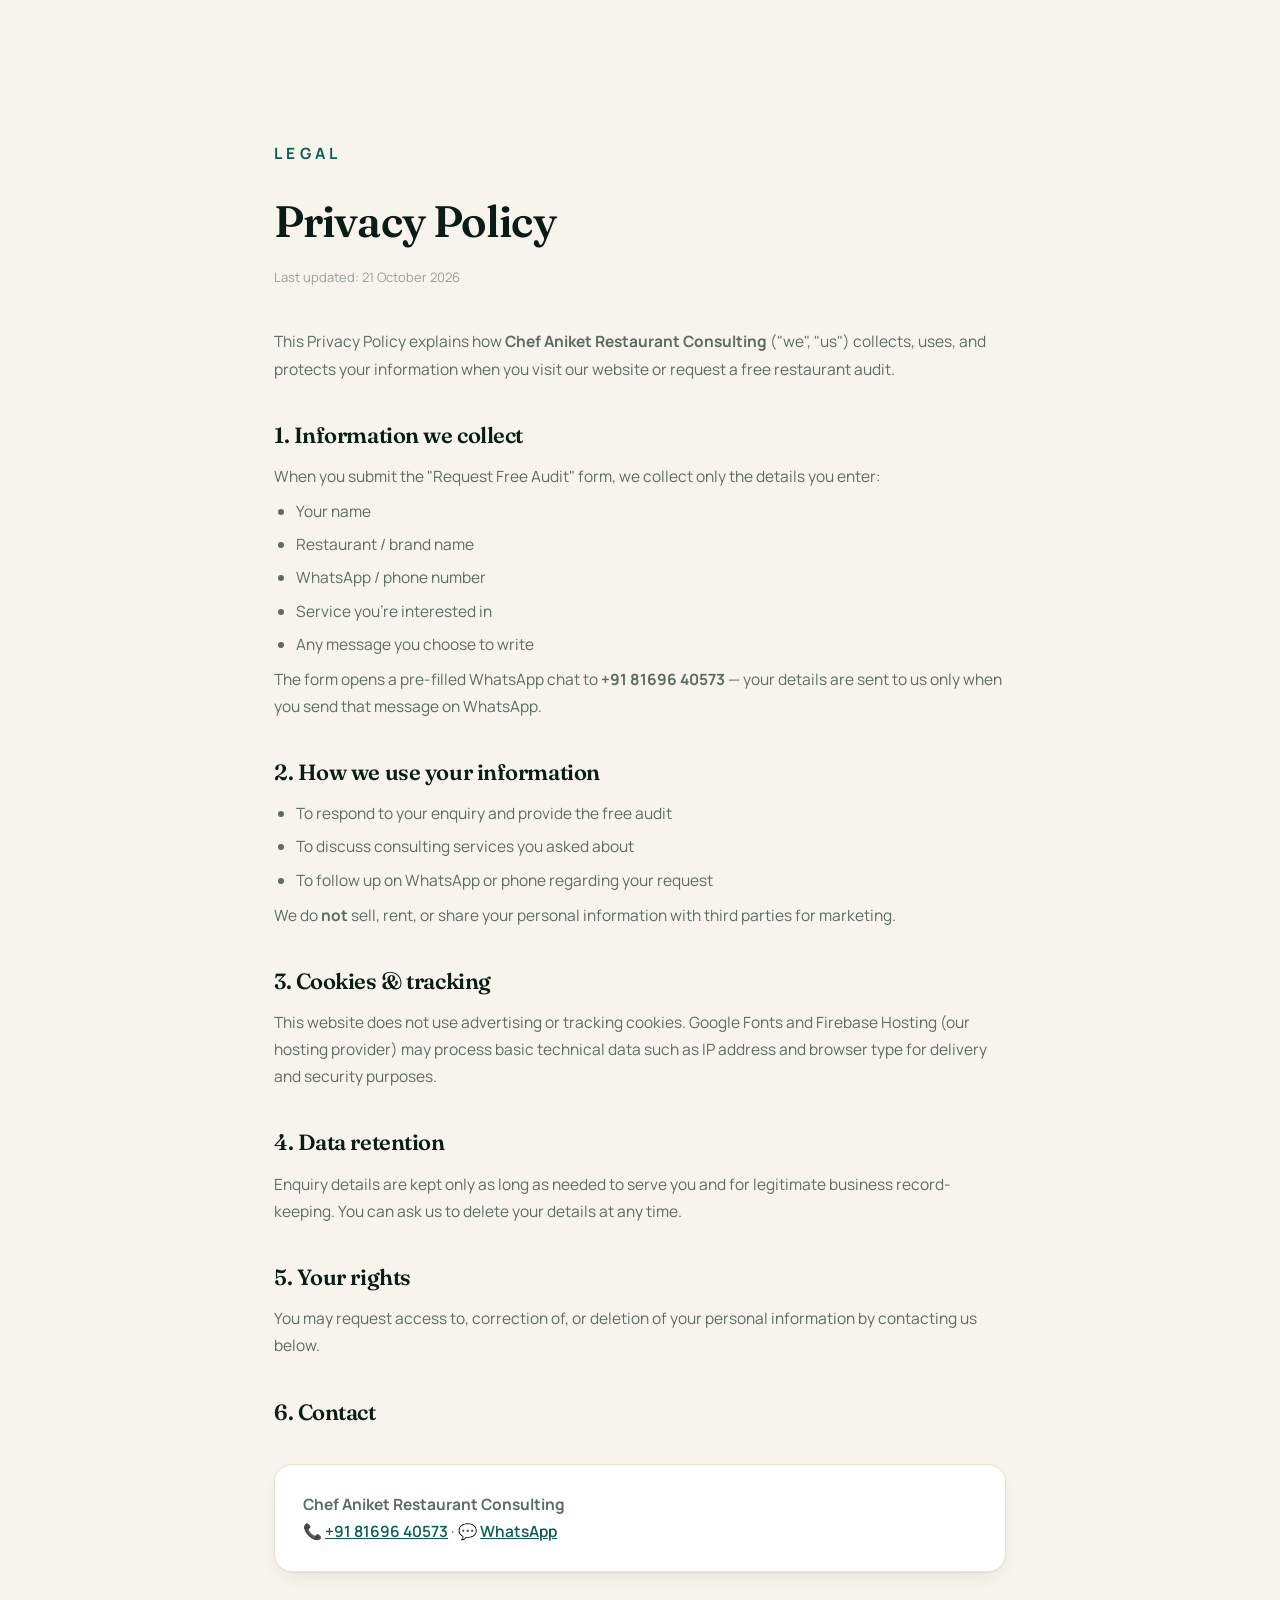
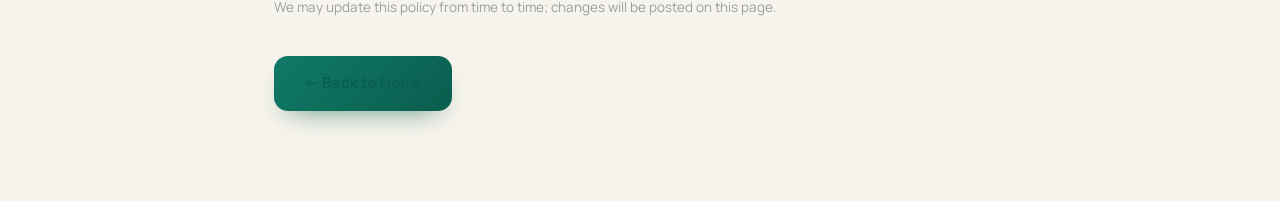
==== privacy.html @ 14bf43a2 "Polish: floating WhatsApp CTA, custom 404, privacy policy, form popup fallback, a11y labels, noscrip" ====
<!DOCTYPE html>
<html lang="en">
<head>
  <meta charset="UTF-8">
  <meta name="viewport" content="width=device-width, initial-scale=1.0">
  <meta name="description" content="Privacy Policy for Chef Aniket Restaurant Consulting — how we collect and handle your information.">
  <meta name="robots" content="noindex">
  <title>Privacy Policy | Chef Aniket Restaurant Consulting</title>
  <link rel="icon" type="image/svg+xml" href="assets/favicon.svg">
  <link rel="preconnect" href="https://fonts.googleapis.com">
  <link rel="preconnect" href="https://fonts.gstatic.com" crossorigin>
  <link href="https://fonts.googleapis.com/css2?family=Fraunces:opsz,wght@9..144,500;9..144,600;9..144,700&family=Manrope:wght@400;500;600;700;800&display=swap" rel="stylesheet">
  <link rel="stylesheet" href="style.css">
  <style>
    .pp { max-width: 780px; margin: 0 auto; padding: 140px 24px 90px; }
    .pp .eyebrow { color: var(--primary); }
    .pp h1 { font-size: clamp(30px, 4.5vw, 44px); color: var(--ink); margin-bottom: 8px; }
    .pp .updated { font-size: 13px; color: var(--text-muted); margin-bottom: 40px; }
    .pp h2 { font-size: 22px; color: var(--ink); margin: 34px 0 10px; }
    .pp p, .pp li { font-size: 15.5px; color: var(--text-light); line-height: 1.75; }
    .pp ul { padding-left: 22px; margin: 8px 0; }
    .pp li { margin-bottom: 6px; }
    .pp a { color: var(--primary); font-weight: 600; }
    .pp .card { background: var(--white); border: 1px solid var(--border-light); border-radius: var(--radius);
                padding: 26px 28px; margin-top: 34px; box-shadow: var(--shadow-sm); }
    .pp .back { display: inline-block; margin-top: 36px; }
  </style>
</head>
<body>
  <main class="pp">
    <p class="eyebrow">LEGAL</p>
    <h1>Privacy Policy</h1>
    <p class="updated">Last updated: 21 October 2026</p>

    <p>This Privacy Policy explains how <b>Chef Aniket Restaurant Consulting</b> ("we", "us") collects, uses, and protects your information when you visit our website or request a free restaurant audit.</p>

    <h2>1. Information we collect</h2>
    <p>When you submit the "Request Free Audit" form, we collect only the details you enter:</p>
    <ul>
      <li>Your name</li>
      <li>Restaurant / brand name</li>
      <li>WhatsApp / phone number</li>
      <li>Service you're interested in</li>
      <li>Any message you choose to write</li>
    </ul>
    <p>The form opens a pre-filled WhatsApp chat to <b>+91 81696 40573</b> — your details are sent to us only when you send that message on WhatsApp.</p>

    <h2>2. How we use your information</h2>
    <ul>
      <li>To respond to your enquiry and provide the free audit</li>
      <li>To discuss consulting services you asked about</li>
      <li>To follow up on WhatsApp or phone regarding your request</li>
    </ul>
    <p>We do <b>not</b> sell, rent, or share your personal information with third parties for marketing.</p>

    <h2>3. Cookies &amp; tracking</h2>
    <p>This website does not use advertising or tracking cookies. Google Fonts and Firebase Hosting (our hosting provider) may process basic technical data such as IP address and browser type for delivery and security purposes.</p>

    <h2>4. Data retention</h2>
    <p>Enquiry details are kept only as long as needed to serve you and for legitimate business record-keeping. You can ask us to delete your details at any time.</p>

    <h2>5. Your rights</h2>
    <p>You may request access to, correction of, or deletion of your personal information by contacting us below.</p>

    <h2>6. Contact</h2>
    <div class="card">
      <p><b>Chef Aniket Restaurant Consulting</b><br>
      📞 <a href="tel:+918169640573">+91 81696 40573</a> ·
      💬 <a href="https://wa.me/message/EERF7WP64EI6A1" target="_blank" rel="noopener">WhatsApp</a></p>
    </div>

    <p style="margin-top:24px;font-size:13.5px;color:var(--text-muted)">We may update this policy from time to time; changes will be posted on this page.</p>

    <a class="btn back" href="/">← Back to Home</a>
  </main>
</body>
</html>
---- style.css ----
/* ============================================
   CHEF ANIKET — RESTAURANT CONSULTING
   "Modern Luxe" Theme v2
   Palette: Deep Emerald + Champagne on Ink
   Type:    Fraunces (display) + Manrope (body)
   ============================================ */

:root {
  /* Brand — Emerald */
  --primary: #0B5D4E;
  --primary-dark: #07453A;
  --primary-light: #0F7A66;
  --primary-50: #EAF3F0;

  /* Accent — Champagne */
  --accent: #D8B26A;
  --accent-light: #E9D2A2;
  --accent-dark: #B8934E;

  /* Dark surfaces — Green-black Ink */
  --ink: #0C1B16;
  --ink-2: #12261F;
  --ink-3: #1A332B;

  /* Light surfaces — Warm Ivory */
  --paper: #F7F4ED;
  --paper-2: #F1ECE1;
  --white: #ffffff;

  /* Text */
  --text: #1B241F;
  --text-light: #5E6B64;
  --text-muted: #97A19B;

  /* Utility */
  --green: #0B5D4E;
  --green-dark: #07453A;
  --border-light: #E7E2D6;
  --border-dark: rgba(255,255,255,.10);

  /* Shape */
  --radius: 18px;
  --radius-sm: 12px;
  --radius-lg: 28px;

  /* Elevation — green-tinted shadows */
  --shadow-sm: 0 1px 2px rgba(12,27,22,.05), 0 8px 24px -10px rgba(12,27,22,.12);
  --shadow-md: 0 2px 4px rgba(12,27,22,.06), 0 24px 48px -20px rgba(12,27,22,.22);
  --shadow-lg: 0 4px 8px rgba(12,27,22,.08), 0 56px 96px -48px rgba(12,27,22,.4);
  --shadow-emerald: 0 16px 36px -14px rgba(11,93,78,.5);
  --shadow-champagne: 0 16px 36px -14px rgba(216,178,106,.55);

  /* Typography */
  --font-display: 'Fraunces', 'Playfair Display', Georgia, serif;
  --font-body: 'Manrope', -apple-system, BlinkMacSystemFont, 'Segoe UI', sans-serif;

  --transition: .3s cubic-bezier(.4,0,.2,1);
}

*, *::before, *::after { box-sizing: border-box; margin: 0; padding: 0; }
html { scroll-behavior: smooth; scroll-padding-top: 92px; }
body {
  font-family: var(--font-body);
  background: var(--paper);
  color: var(--text);
  line-height: 1.65;
  -webkit-font-smoothing: antialiased;
  text-rendering: optimizeLegibility;
  overflow-x: hidden;
}
h1, h2, h3 { text-wrap: balance; font-family: var(--font-display); font-weight: 600; letter-spacing: -.02em; }
img { max-width: 100%; display: block; }
a { color: inherit; }
::selection { background: var(--accent); color: var(--ink); }

::-webkit-scrollbar { width: 10px; }
::-webkit-scrollbar-track { background: var(--paper-2); }
::-webkit-scrollbar-thumb { background: #C9C2B2; border-radius: 8px; border: 2px solid var(--paper-2); }
::-webkit-scrollbar-thumb:hover { background: var(--accent-dark); }

.section-container { max-width: 1200px; margin: 0 auto; padding: 0 24px; }
.gold { color: var(--accent); }

.reveal { opacity: 0; transform: translateY(28px); transition: opacity .7s ease, transform .7s ease; }
.reveal.visible { opacity: 1; transform: translateY(0); }

/* ============================================
   HEADER — transparent over hero, ivory glass on scroll
   ============================================ */
.site-header {
  position: fixed; top: 0; left: 0; right: 0; z-index: 100;
  background: transparent;
  backdrop-filter: blur(0);
  -webkit-backdrop-filter: blur(0);
  border-bottom: 1px solid transparent;
  transition: var(--transition);
}
.site-header.scrolled {
  background: rgba(255,255,255,.85);
  backdrop-filter: blur(16px) saturate(1.4);
  -webkit-backdrop-filter: blur(16px) saturate(1.4);
  border-bottom-color: var(--border-light);
  box-shadow: 0 10px 30px -18px rgba(12,27,22,.25);
}
.header-inner { max-width: 1200px; margin: 0 auto; padding: 0 24px; height: 78px; display: flex; align-items: center; gap: 32px; }
.brand { text-decoration: none; display: flex; flex-direction: column; line-height: 1; flex-shrink: 0; }
.brand-name { font-family: var(--font-display); font-weight: 700; font-size: 24px; letter-spacing: .02em; color: var(--white); transition: var(--transition); }
.brand-name em { font-style: normal; color: var(--accent); }
.brand-tag { font-size: 8px; letter-spacing: 3.2px; color: rgba(255,255,255,.45); margin-top: 6px; font-weight: 600; text-transform: uppercase; transition: var(--transition); }
.site-header.scrolled .brand-name { color: var(--ink); }
.site-header.scrolled .brand-tag { color: rgba(12,27,22,.45); }

.main-nav { display: flex; gap: 32px; margin-left: auto; }
.main-nav a {
  color: rgba(255,255,255,.72); text-decoration: none; font-size: 14px; font-weight: 600;
  letter-spacing: .01em; transition: var(--transition); position: relative; padding: 4px 0;
}
.main-nav a::after {
  content: ''; position: absolute; bottom: -2px; left: 0; width: 0; height: 2px;
  background: var(--accent); border-radius: 2px; transition: var(--transition);
}
.main-nav a:hover { color: var(--white); }
.main-nav a:hover::after, .main-nav a.active::after { width: 100%; }
.site-header.scrolled .main-nav a { color: rgba(12,27,22,.66); }
.site-header.scrolled .main-nav a:hover,
.site-header.scrolled .main-nav a.active { color: var(--primary); }
.site-header.scrolled .main-nav a::after { background: var(--primary); }

.header-actions { display: flex; align-items: center; gap: 16px; flex-shrink: 0; }
.nav-toggle { display: none; flex-direction: column; gap: 5px; background: none; border: 0; cursor: pointer; padding: 8px; }
.nav-toggle span { display: block; width: 24px; height: 2px; background: var(--white); border-radius: 2px; transition: var(--transition); }
.site-header.scrolled .nav-toggle span { background: var(--ink); }
.nav-toggle.active span:nth-child(1) { transform: translateY(7px) rotate(45deg); }
.nav-toggle.active span:nth-child(2) { opacity: 0; }
.nav-toggle.active span:nth-child(3) { transform: translateY(-7px) rotate(-45deg); }

/* ============================================
   BUTTONS — Emerald CTA, Champagne hover
   ============================================ */
.btn {
  display: inline-block;
  background: linear-gradient(135deg, var(--primary-light), var(--primary));
  color: var(--white);
  padding: 15px 30px; border-radius: 14px;
  text-decoration: none; font-weight: 700; font-size: 15px; letter-spacing: .01em;
  border: 0; cursor: pointer; white-space: nowrap;
  box-shadow: 0 12px 28px -14px rgba(11,93,78,.7);
  transition: var(--transition);
}
.btn:hover {
  background: linear-gradient(135deg, var(--accent-light), var(--accent));
  color: var(--ink);
  transform: translateY(-2px);
  box-shadow: var(--shadow-champagne);
}
.btn:active { transform: translateY(0); }
.btn-sm { padding: 11px 20px; font-size: 13px; border-radius: 12px; }
.btn.ghost {
  background: rgba(255,255,255,.04);
  color: var(--white);
  border: 1.5px solid rgba(255,255,255,.32);
  box-shadow: none;
  backdrop-filter: blur(6px);
  -webkit-backdrop-filter: blur(6px);
}
.btn.ghost:hover {
  background: rgba(216,178,106,.12);
  border-color: var(--accent);
  color: var(--accent);
  box-shadow: none;
}
.btn-full { width: 100%; }

/* ============================================
   EYEBROW
   ============================================ */
.eyebrow {
  letter-spacing: .28em; color: var(--accent);
  font-size: 11px; font-weight: 700; text-transform: uppercase;
  margin-bottom: 18px; font-family: var(--font-body);
}
.eyebrow.dark { color: var(--primary); }

/* ============================================
   HERO — Ink stage with emerald & champagne glow
   ============================================ */
.hero {
  position: relative; min-height: 100vh; display: flex; align-items: center;
  overflow: hidden; padding: 130px 0 90px;
  background: linear-gradient(165deg, var(--ink) 0%, #0A1712 55%, #0E241C 100%);
}
.hero-bg {
  position: absolute; inset: 0;
  background:
    radial-gradient(ellipse 55% 45% at 85% 15%, rgba(15,122,102,.28) 0%, transparent 60%),
    radial-gradient(ellipse 45% 40% at 8% 90%, rgba(216,178,106,.12) 0%, transparent 55%);
  z-index: 0;
}
.hero-inner {
  position: relative; z-index: 1; max-width: 1200px; margin: 0 auto; padding: 0 24px;
  display: grid; grid-template-columns: 1.1fr .9fr; align-items: center; gap: 60px; width: 100%;
}
.hero-copy h1 {
  font-size: clamp(40px, 5.6vw, 66px);
  line-height: 1.04; font-weight: 600; margin: 0 0 22px; color: var(--white);
}
.hero-sub { font-size: 18px; line-height: 1.75; color: rgba(255,255,255,.62); max-width: 560px; margin-bottom: 34px; font-weight: 400; }

/* Hero Stats */
.hero-stats { display: flex; gap: 12px; margin-bottom: 38px; flex-wrap: wrap; }
.stat-badge {
  display: flex; align-items: center; gap: 8px;
  border: 1px solid rgba(255,255,255,.13); border-radius: 50px;
  padding: 9px 17px; font-size: 11.5px; color: rgba(255,255,255,.72);
  font-weight: 600; letter-spacing: .02em; transition: var(--transition);
  background: rgba(255,255,255,.04);
  backdrop-filter: blur(8px);
  -webkit-backdrop-filter: blur(8px);
}
.stat-badge:hover { border-color: rgba(216,178,106,.6); color: var(--accent); background: rgba(216,178,106,.07); }
.stat-icon { font-size: 16px; }

.actions { display: flex; gap: 14px; flex-wrap: wrap; }

/* Hero Photo */
.hero-photo { display: flex; justify-content: center; position: relative; }
.photo-frame {
  position: relative; width: 100%; max-width: 440px; height: 540px;
  border-radius: var(--radius-lg); overflow: hidden;
  background: var(--ink-2);
  box-shadow: var(--shadow-lg), 0 0 0 1px rgba(216,178,106,.28), 0 0 0 8px rgba(255,255,255,.03);
}
.photo-frame img { width: 100%; height: 100%; object-fit: cover; object-position: center 15%; transition: transform .8s ease; }
.photo-frame:hover img { transform: scale(1.04); }
.photo-frame.no-img { display: flex; align-items: center; justify-content: center; background: linear-gradient(135deg, var(--ink-3), var(--ink-2)); }
.photo-frame.no-img::after { content: '👨‍🍳'; font-size: 80px; opacity: .3; }
.photo-card {
  position: absolute; left: 20px; bottom: 20px; right: 20px;
  background: rgba(12,27,22,.78); backdrop-filter: blur(14px);
  -webkit-backdrop-filter: blur(14px);
  padding: 16px 22px; border-left: 3px solid var(--accent);
  border-radius: var(--radius-sm);
  border-top: 1px solid rgba(255,255,255,.08);
  border-right: 1px solid rgba(255,255,255,.08);
  border-bottom: 1px solid rgba(255,255,255,.08);
}
.photo-card b { font-size: 16px; display: block; color: var(--white); font-family: var(--font-display); }
.photo-card span { color: rgba(255,255,255,.58); font-size: 12px; display: block; margin-top: 3px; letter-spacing: .04em; }

/* Hero Experience Badge */
.hero-experience {
  position: absolute; top: 30px; right: -20px;
  background: rgba(12,27,22,.82); backdrop-filter: blur(14px);
  -webkit-backdrop-filter: blur(14px);
  border: 1px solid rgba(216,178,106,.45);
  color: var(--white); padding: 20px 26px; border-radius: var(--radius);
  text-align: center; box-shadow: var(--shadow-lg);
}
.exp-number { font-family: var(--font-display); font-size: 38px; font-weight: 700; line-height: 1; color: var(--accent); }
.exp-text { font-size: 11px; font-weight: 600; margin-top: 6px; line-height: 1.45; color: rgba(255,255,255,.72); letter-spacing: .04em; text-transform: uppercase; }

/* Scroll Indicator */
.scroll-indicator { position: absolute; bottom: 30px; left: 50%; transform: translateX(-50%); display: flex; flex-direction: column; align-items: center; gap: 8px; z-index: 1; }
.scroll-indicator span { font-size: 10px; letter-spacing: .3em; text-transform: uppercase; color: rgba(255,255,255,.38); }
.scroll-line { width: 1px; height: 44px; background: linear-gradient(to bottom, var(--accent), transparent); animation: scrollPulse 2s ease-in-out infinite; transform-origin: top; }
@keyframes scrollPulse { 0%, 100% { opacity: .35; transform: scaleY(.8); } 50% { opacity: 1; transform: scaleY(1); } }

/* ============================================
   BRANDS
   ============================================ */
.brands { padding: 84px 0; background: var(--paper); text-align: center; }
.brands-header { margin-bottom: 34px; }
.brands-header .eyebrow { color: var(--text-muted); }
.brand-logos { display: flex; justify-content: center; gap: 44px; flex-wrap: wrap; margin-bottom: 34px; }
.brand-logos figure { display: flex; flex-direction: column; align-items: center; gap: 14px; }
.logo-placeholder {
  width: 120px; height: 120px; border-radius: var(--radius); overflow: hidden;
  background: var(--white); border: 1px solid var(--border-light);
  display: flex; align-items: center; justify-content: center;
  transition: var(--transition); box-shadow: var(--shadow-sm);
}
.logo-placeholder:hover { border-color: rgba(11,93,78,.4); transform: translateY(-6px); box-shadow: var(--shadow-md); }
.logo-placeholder img { width: 100%; height: 100%; object-fit: cover; }
.logo-placeholder.fallback { background: linear-gradient(135deg, var(--paper-2), var(--white)); }
.brand-logos figcaption { font-size: 13px; color: var(--text-light); font-weight: 600; letter-spacing: .02em; }
.brands-features { display: flex; justify-content: center; gap: 26px; flex-wrap: wrap; font-size: 13px; color: var(--text-light); font-weight: 500; }
.brands-features span { display: flex; align-items: center; gap: 6px; }

/* ============================================
   INTRO / ABOUT
   ============================================ */
.intro { padding: 104px 0; text-align: center; background: var(--white); color: var(--text); }
.intro h2 { font-size: clamp(30px, 4vw, 46px); line-height: 1.18; margin-bottom: 20px; color: var(--ink); }
.intro .lead { font-size: 18px; color: var(--text-light); max-width: 640px; margin: 0 auto; line-height: 1.75; }

/* ============================================
   SECTIONS
   ============================================ */
.section { padding: 104px 0; }
.section h2 { font-size: clamp(30px, 4vw, 46px); margin-bottom: 14px; }
.section .lead { font-size: 17px; margin-bottom: 50px; max-width: 620px; line-height: 1.7; }
.light { background: var(--paper); color: var(--text); }
.light .lead { color: var(--text-light); }
.marketing {
  color: var(--white);
  background:
    radial-gradient(ellipse 60% 50% at 85% 0%, rgba(15,122,102,.22) 0%, transparent 60%),
    linear-gradient(165deg, var(--ink) 0%, var(--ink-2) 100%);
}
.marketing .lead { color: rgba(255,255,255,.6); }

/* --- Card Grid --- */
.grid { display: grid; gap: 26px; }
.grid.three { grid-template-columns: repeat(3, 1fr); }
.grid.four { grid-template-columns: repeat(4, 1fr); }

/* Service Cards with Images */
.card {
  background: var(--white); border: 1px solid var(--border-light);
  border-radius: var(--radius); overflow: hidden;
  transition: var(--transition); position: relative; box-shadow: var(--shadow-sm);
}
.card:hover { transform: translateY(-6px); box-shadow: var(--shadow-md); border-color: rgba(11,93,78,.25); }
.card-image { height: 180px; overflow: hidden; position: relative; }
.card-image::after {
  content: ''; position: absolute; inset: 0;
  background: linear-gradient(to top, rgba(12,27,22,.18), transparent 45%);
  pointer-events: none;
}
.card-image img { width: 100%; height: 100%; object-fit: cover; transition: transform .6s ease; }
.card:hover .card-image img { transform: scale(1.06); }
.card-image.no-img { background: linear-gradient(135deg, var(--paper-2), var(--white)); display: flex; align-items: center; justify-content: center; }
.card-image.no-img::after { content: '🍽️'; font-size: 40px; opacity: .4; }
.card-body { padding: 26px 26px 28px; }
.card-number {
  font-family: var(--font-display); font-size: 42px; font-weight: 700;
  color: var(--primary-50); line-height: 1; margin-bottom: 14px; transition: var(--transition);
}
@supports (-webkit-text-stroke: 1px black) {
  .card-number { color: transparent; -webkit-text-stroke: 1.5px rgba(11,93,78,.4); }
  .card:hover .card-number { -webkit-text-stroke-color: var(--accent-dark); }
}
.card:hover .card-number { color: var(--primary); }
.card h3 { font-size: 18px; font-weight: 600; margin-bottom: 8px; color: var(--ink); font-family: var(--font-display); }
.card p { font-size: 13.5px; line-height: 1.7; color: var(--text-light); }

/* Marketing Cards — on ink */
.marketing-card {
  background: rgba(255,255,255,.05); border: 1px solid rgba(255,255,255,.09);
  border-radius: var(--radius); padding: 34px 24px;
  transition: var(--transition); text-align: center;
  backdrop-filter: blur(6px);
  -webkit-backdrop-filter: blur(6px);
}
.marketing-card:hover {
  transform: translateY(-6px);
  border-color: rgba(216,178,106,.45);
  background: rgba(255,255,255,.07);
  box-shadow: 0 24px 48px -24px rgba(0,0,0,.6);
}
.marketing-icon {
  font-size: 38px; margin-bottom: 18px;
  width: 76px; height: 76px; margin-left: auto; margin-right: auto;
  display: flex; align-items: center; justify-content: center;
  background: rgba(216,178,106,.1); border: 1px solid rgba(216,178,106,.22);
  border-radius: 20px;
}
.marketing-card h3 { font-size: 16.5px; font-weight: 600; margin-bottom: 8px; color: var(--white); font-family: var(--font-display); }
.marketing-card p { font-size: 13.5px; line-height: 1.65; color: rgba(255,255,255,.58); }

/* ============================================
   PACKAGES / PRICING
   ============================================ */
.packages { padding: 104px 0; background: var(--white); color: var(--text); }
.package-group + .package-group { margin-top: 84px; padding-top: 64px; border-top: 1px solid var(--border-light); }
.packages h2 { font-size: clamp(30px, 4vw, 44px); margin-bottom: 16px; color: var(--ink); }
.pricing-features { display: flex; gap: 26px; flex-wrap: wrap; margin-bottom: 44px; font-size: 13.5px; color: var(--text-light); font-weight: 600; }

.pricing-card {
  background: var(--white); border: 1px solid var(--border-light);
  border-radius: var(--radius-lg); padding: 40px 32px;
  display: flex; flex-direction: column; transition: var(--transition); position: relative; box-shadow: var(--shadow-sm);
}
.pricing-card:hover { transform: translateY(-6px); box-shadow: var(--shadow-md); }
.pricing-card.featured {
  background: linear-gradient(170deg, var(--ink-2) 0%, var(--ink) 100%);
  border: 1px solid rgba(216,178,106,.5);
  color: var(--white);
  box-shadow: var(--shadow-lg);
}
.pricing-card.featured::before {
  content: 'MOST POPULAR'; position: absolute; top: -14px; left: 50%; transform: translateX(-50%);
  background: linear-gradient(135deg, var(--accent-light), var(--accent)); color: var(--ink);
  font-size: 10px; font-weight: 800; letter-spacing: .18em; padding: 6px 18px; border-radius: 999px;
  box-shadow: 0 10px 24px -10px rgba(216,178,106,.7);
  font-family: var(--font-body);
}
.pricing-card small { font-size: 11px; letter-spacing: .22em; font-weight: 700; color: var(--text-muted); text-transform: uppercase; margin-bottom: 10px; display: block; font-family: var(--font-body); }
.pricing-card h3 { font-size: 24px; font-weight: 600; margin-bottom: 14px; color: var(--ink); }
.price { font-size: 36px; font-weight: 800; color: var(--primary); margin-bottom: 22px; letter-spacing: -.02em; font-family: var(--font-body); }
.price em { font-style: normal; font-size: 14px; font-weight: 500; color: var(--text-muted); letter-spacing: 0; }
.pricing-card ul { list-style: none; margin-bottom: 30px; flex: 1; }
.pricing-card ul li { font-size: 13.5px; padding: 9px 0 9px 28px; position: relative; color: var(--text-light); line-height: 1.55; border-bottom: 1px dashed rgba(12,27,22,.07); }
.pricing-card ul li:last-child { border-bottom: 0; }
.pricing-card ul li::before { content: '✓'; position: absolute; left: 0; color: var(--primary); font-weight: 800; font-size: 15px; }

/* Featured (ink) card overrides */
.pricing-card.featured small { color: var(--accent); }
.pricing-card.featured h3 { color: var(--white); }
.pricing-card.featured .price { color: var(--accent); }
.pricing-card.featured .price em { color: rgba(255,255,255,.45); }
.pricing-card.featured ul li { color: rgba(255,255,255,.72); border-bottom-color: rgba(255,255,255,.08); }
.pricing-card.featured ul li::before { color: var(--accent); }
.pricing-card.featured .btn {
  background: linear-gradient(135deg, var(--accent-light), var(--accent));
  color: var(--ink); box-shadow: 0 14px 32px -14px rgba(216,178,106,.7);
}
.pricing-card.featured .btn:hover {
  background: linear-gradient(135deg, var(--primary-light), var(--primary));
  color: var(--white); box-shadow: var(--shadow-emerald);
}

/* ============================================
   PROCESS
   ============================================ */
.process {
  padding: 104px 0; text-align: center; color: var(--white);
  background:
    radial-gradient(ellipse 50% 45% at 15% 100%, rgba(15,122,102,.25) 0%, transparent 60%),
    linear-gradient(165deg, var(--ink) 0%, var(--ink-2) 100%);
}
.process .eyebrow { color: var(--accent); }
.process h2 { font-size: clamp(30px, 4vw, 44px); margin-bottom: 60px; color: var(--white); max-width: 760px; margin-left: auto; margin-right: auto; }
.steps { display: flex; align-items: center; justify-content: center; gap: 0; flex-wrap: wrap; }
.step { display: flex; flex-direction: column; align-items: center; gap: 10px; min-width: 130px; }
.step-num {
  width: 72px; height: 72px; border-radius: 50%;
  border: 1.5px solid rgba(216,178,106,.55);
  display: flex; align-items: center; justify-content: center;
  font-family: var(--font-display); font-size: 22px; font-weight: 600; color: var(--accent);
  transition: var(--transition); background: rgba(255,255,255,.03);
}
.step:hover .step-num {
  background: var(--accent); color: var(--ink); transform: scale(1.1);
  box-shadow: var(--shadow-champagne); border-color: var(--accent);
}
.step span { font-size: 13.5px; color: rgba(255,255,255,.85); font-weight: 600; }
.step small { font-size: 11.5px; color: rgba(255,255,255,.4); letter-spacing: .02em; }
.step-line { width: 54px; height: 1.5px; background: linear-gradient(90deg, rgba(216,178,106,.7), rgba(216,178,106,.15)); margin: 0 8px; margin-bottom: 44px; }

/* ============================================
   CLIENT VIDEO
   ============================================ */
.client-video { padding: 104px 0; background: var(--paper); text-align: center; color: var(--text); }
.client-video .eyebrow { color: var(--primary); }
.client-video h2 { font-size: clamp(30px, 4vw, 44px); margin-bottom: 12px; color: var(--ink); }
.client-video .lead { font-size: 17px; color: var(--text-light); max-width: 520px; margin: 0 auto 50px; line-height: 1.7; }
.video-grid {
  display: grid; grid-template-columns: repeat(2, 1fr); gap: 26px;
  max-width: 1000px; margin: 0 auto;
}
.video-wrapper {
  border-radius: var(--radius); overflow: hidden;
  box-shadow: var(--shadow-sm); background: var(--ink);
  border: 1px solid var(--border-light);
  transition: var(--transition);
}
.video-wrapper:hover { transform: translateY(-4px); box-shadow: var(--shadow-md); border-color: rgba(11,93,78,.3); }
.video-wrapper video { width: 100%; height: auto; display: block; }

/* ============================================
   WHY CHOOSE US + TESTIMONIAL
   ============================================ */
.why-us { padding: 104px 0; background: var(--white); color: var(--text); }
.why-us .eyebrow { color: var(--primary); }
.why-us-grid { display: grid; grid-template-columns: repeat(4, 1fr); gap: 28px; text-align: center; margin-bottom: 64px; }
.why-item { padding: 34px 18px; border-radius: var(--radius); transition: var(--transition); }
.why-item:hover { background: var(--paper); }
.why-icon {
  width: 76px; height: 76px; border-radius: 22px;
  background: var(--primary-50); border: 1px solid rgba(11,93,78,.14);
  display: flex; align-items: center; justify-content: center;
  margin: 0 auto 20px; font-size: 28px; transition: var(--transition);
}
.why-item:hover .why-icon {
  transform: translateY(-4px) rotate(-4deg);
  background: linear-gradient(135deg, var(--primary-light), var(--primary));
  border-color: transparent; box-shadow: var(--shadow-emerald);
}
.why-item h3 { font-size: 16.5px; font-weight: 600; margin-bottom: 4px; color: var(--ink); font-family: var(--font-display); }
.why-item p { font-size: 13.5px; color: var(--text-light); }

.testimonial {
  position: relative;
  background: var(--paper); border: 1px solid var(--border-light);
  border-radius: var(--radius-lg); padding: 44px 44px 40px;
  box-shadow: var(--shadow-sm);
  max-width: 720px; margin: 0 auto; text-align: left;
}
.testimonial::before {
  content: '\201C'; position: absolute; top: 6px; right: 30px;
  font-family: var(--font-display); font-size: 110px; line-height: 1;
  color: rgba(216,178,106,.5); pointer-events: none;
}
.testimonial-text { font-size: 17px; font-style: italic; color: var(--text); line-height: 1.75; margin-bottom: 18px; font-family: var(--font-display); font-weight: 500; }
.testimonial-author { font-size: 14px; font-weight: 700; color: var(--primary); letter-spacing: .02em; }
.testimonial-author::before { content: ''; display: inline-block; width: 28px; height: 2px; background: var(--accent); vertical-align: middle; margin-right: 10px; }

/* ============================================
   AUDIT / CONTACT
   ============================================ */
.audit {
  padding: 104px 0; position: relative; overflow: hidden;
  background: linear-gradient(150deg, var(--primary-light) 0%, var(--primary) 45%, var(--primary-dark) 100%);
}
.audit::before {
  content: ''; position: absolute; inset: 0;
  background:
    radial-gradient(ellipse 45% 45% at 88% 8%, rgba(216,178,106,.18) 0%, transparent 60%),
    radial-gradient(ellipse 40% 40% at 5% 95%, rgba(12,27,22,.35) 0%, transparent 60%);
}
.audit-grid { display: grid; grid-template-columns: 1fr 1fr; gap: 64px; align-items: start; position: relative; z-index: 1; }
.audit-copy .eyebrow { color: var(--accent-light); }
.audit-copy h2 { font-size: clamp(30px, 4vw, 44px); margin-bottom: 16px; line-height: 1.18; color: var(--white); }
.audit-copy p { color: rgba(255,255,255,.75); font-size: 16.5px; line-height: 1.7; margin-bottom: 16px; }
.audit-contact { margin-top: 26px; padding-top: 26px; border-top: 1px solid rgba(255,255,255,.18); }
.audit-contact a { color: var(--accent-light); text-decoration: none; font-weight: 700; transition: var(--transition); }
.audit-contact a:hover { color: var(--white); }

.audit-form {
  background: rgba(255,255,255,.97); border-radius: var(--radius-lg); padding: 40px 36px;
  backdrop-filter: blur(20px); -webkit-backdrop-filter: blur(20px);
  box-shadow: var(--shadow-lg); border: 1px solid rgba(255,255,255,.5);
}
.form-group { margin-bottom: 18px; }
.audit-form input, .audit-form select, .audit-form textarea {
  width: 100%; padding: 15px 17px; background: var(--paper);
  border: 1px solid var(--border-light); border-radius: var(--radius-sm);
  color: var(--text); font-family: var(--font-body); font-size: 14.5px; transition: var(--transition); outline: none;
}
.audit-form input::placeholder, .audit-form textarea::placeholder { color: var(--text-muted); }
.audit-form input:focus, .audit-form select:focus, .audit-form textarea:focus {
  border-color: var(--primary-light);
  background: var(--white);
  box-shadow: 0 0 0 4px rgba(15,122,102,.14);
}
.audit-form select {
  appearance: none;
  background-image: url("data:image/svg+xml,%3Csvg xmlns='http://www.w3.org/2000/svg' width='12' height='12' viewBox='0 0 12 12'%3E%3Cpath fill='%230B5D4E' d='M6 8L1 3h10z'/%3E%3C/svg%3E");
  background-repeat: no-repeat; background-position: right 16px center; cursor: pointer;
}
.audit-form textarea { resize: vertical; min-height: 100px; }
.audit-form .btn { margin-top: 6px; padding: 16px 30px; font-size: 15.5px; }

/* ============================================
   FOOTER
   ============================================ */
footer { background: var(--ink); padding: 64px 0 0; border-top: 1px solid rgba(216,178,106,.22); }
.footer-grid { display: flex; justify-content: space-between; align-items: flex-start; gap: 40px; flex-wrap: wrap; padding-bottom: 44px; }
.footer-brand b { font-family: var(--font-display); font-size: 27px; font-weight: 700; color: var(--white); letter-spacing: .01em; }
.footer-brand b span { color: var(--accent); }
.footer-brand p { color: rgba(255,255,255,.45); font-size: 14px; margin-top: 8px; letter-spacing: .04em; }
.footer-links { text-align: right; }
.footer-links p { font-size: 11px; color: rgba(255,255,255,.38); margin-bottom: 14px; font-weight: 700; text-transform: uppercase; letter-spacing: .24em; }
.footer-links a { color: rgba(255,255,255,.62); text-decoration: none; font-size: 14px; font-weight: 600; transition: var(--transition); }
.footer-links a:hover { color: var(--accent); }
.footer-links .sep { color: rgba(255,255,255,.25); margin: 0 8px; }
.footer-bottom { border-top: 1px solid rgba(255,255,255,.08); padding: 22px 24px; text-align: center; }
.footer-bottom p { font-size: 12.5px; color: rgba(255,255,255,.32); letter-spacing: .02em; }
.footer-bottom a { color: rgba(255,255,255,.45); text-decoration: underline; text-underline-offset: 3px; transition: var(--transition); }
.footer-bottom a:hover { color: var(--accent); }

/* ============================================
   FLOATING WHATSAPP BUTTON
   ============================================ */
.wa-float {
  position: fixed; right: 22px; bottom: 22px; z-index: 99;
  width: 58px; height: 58px; border-radius: 50%;
  display: flex; align-items: center; justify-content: center;
  background: #25D366; color: #fff;
  box-shadow: 0 14px 34px -10px rgba(37,211,102,.65), 0 4px 12px rgba(12,27,22,.25);
  transition: var(--transition);
}
.wa-float svg { width: 30px; height: 30px; }
.wa-float:hover { transform: translateY(-4px) scale(1.05); box-shadow: 0 20px 42px -12px rgba(37,211,102,.8), 0 6px 16px rgba(12,27,22,.3); }
.wa-float::before {
  content: ''; position: absolute; inset: -6px; border-radius: 50%;
  border: 2px solid rgba(37,211,106,.5); animation: waPulse 2.4s ease-out infinite;
}
@keyframes waPulse { 0% { transform: scale(.9); opacity: 1; } 100% { transform: scale(1.35); opacity: 0; } }
@media (max-width: 480px) {
  .wa-float { width: 52px; height: 52px; right: 16px; bottom: 16px; }
  .wa-float svg { width: 27px; height: 27px; }
}

/* ============================================
   RESPONSIVE
   ============================================ */
@media (max-width: 1024px) {
  .grid.four { grid-template-columns: repeat(2, 1fr); }
  .grid.three { grid-template-columns: repeat(2, 1fr); }
  .why-us-grid { grid-template-columns: repeat(2, 1fr); }
  .hero-inner { grid-template-columns: 1fr; gap: 44px; text-align: center; }
  .hero-copy { order: 1; }
  .hero-photo { order: 2; }
  .hero-sub { margin-left: auto; margin-right: auto; }
  .actions { justify-content: center; }
  .hero-stats { justify-content: center; }
  .photo-frame { max-width: 360px; height: 440px; }
  .hero-experience { right: 0; }
  .audit-grid { grid-template-columns: 1fr; gap: 44px; }
}

@media (max-width: 1000px) {
  .header-inner { gap: 18px; }
  .main-nav { gap: 16px; }
  .main-nav a { font-size: 13px; }
  .header-actions .btn { display: none; }
}

@media (max-width: 768px) {
  .main-nav {
    position: fixed; top: 78px; left: 0; right: 0;
    background: rgba(12,27,22,.97);
    backdrop-filter: blur(20px); -webkit-backdrop-filter: blur(20px);
    flex-direction: column; padding: 26px 24px; gap: 4px;
    border-bottom: 1px solid rgba(216,178,106,.25);
    transform: translateY(-140%); transition: var(--transition);
    box-shadow: var(--shadow-lg);
  }
  .main-nav.open { transform: translateY(0); }
  .main-nav a { color: rgba(255,255,255,.8); padding: 12px 4px; font-size: 15px; border-bottom: 1px solid rgba(255,255,255,.07); }
  .main-nav a:last-child { border-bottom: 0; }
  .site-header.scrolled .main-nav a { color: rgba(255,255,255,.8); }
  .site-header.scrolled .main-nav a:hover,
  .site-header.scrolled .main-nav a.active { color: var(--accent); }
  .site-header.scrolled .main-nav a::after { background: var(--accent); }
  .nav-toggle { display: flex; }
  .header-actions .btn { display: none; }
  .hero { padding: 110px 0 60px; }
  .hero-copy h1 { font-size: 37px; }
  .photo-frame { max-width: 300px; height: 380px; }
  .grid.three, .grid.four { grid-template-columns: 1fr; }
  .why-us-grid { grid-template-columns: 1fr; }
  .section, .intro, .packages, .process, .audit, .client-video, .why-us, .brands { padding-top: 72px; padding-bottom: 72px; }
  .section { padding-top: 72px; padding-bottom: 72px; }
  .steps { flex-direction: column; gap: 22px; }
  .step-line { width: 1.5px; height: 34px; margin: 0; background: linear-gradient(180deg, rgba(216,178,106,.7), rgba(216,178,106,.15)); }
  .video-grid { grid-template-columns: 1fr; }
  .footer-grid { flex-direction: column; text-align: center; }
  .footer-links { text-align: center; }
  .testimonial { padding: 34px 28px 30px; }
}

@media (max-width: 480px) {
  .hero-copy h1 { font-size: 31px; }
  .actions { flex-direction: column; align-items: stretch; }
  .actions .btn { text-align: center; }
  .pricing-card { padding: 30px 22px; border-radius: var(--radius); }
  .audit-form { padding: 30px 22px; }
  .brand-logos { gap: 24px; }
  .logo-placeholder { width: 92px; height: 92px; }
  .hero-experience { position: static; margin-top: 16px; display: inline-block; }
  .stat-badge { font-size: 11px; padding: 8px 14px; }
}

@media (prefers-reduced-motion: reduce) {
  *, *::before, *::after { animation-duration: .01ms !important; transition-duration: .01ms !important; }
  .reveal { opacity: 1; transform: none; }
}

a:focus-visible, button:focus-visible, input:focus-visible, select:focus-visible, textarea:focus-visible {
  outline: 2px solid var(--accent); outline-offset: 3px; border-radius: 4px;
}
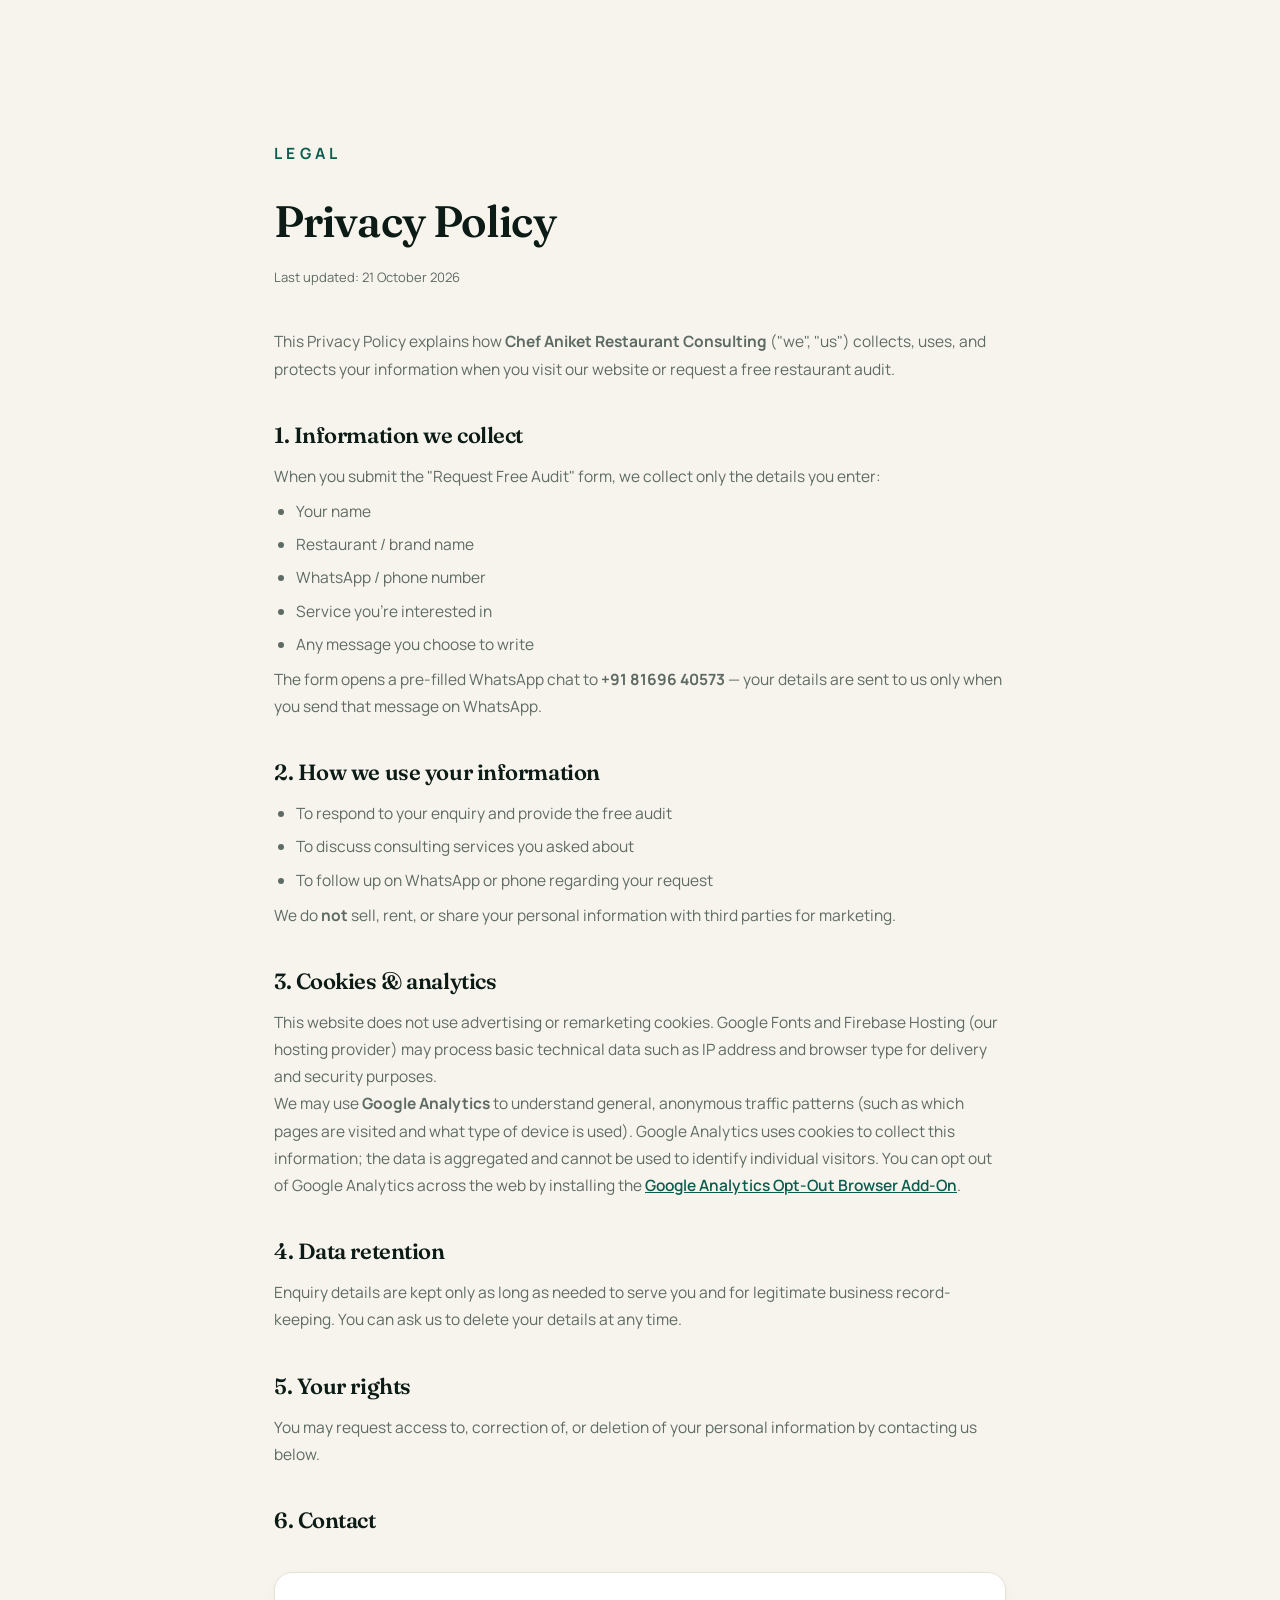
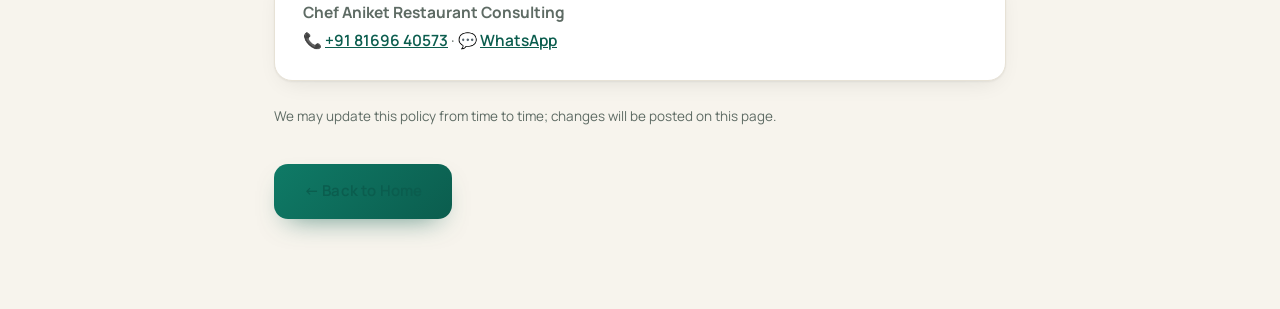
==== commit cd98fbf3: "Docs: add README; GA4-ready snippet; disclose analytics in privacy policy" ====
--- a/privacy.html
+++ b/privacy.html
@@ -53,8 +53,9 @@
     </ul>
     <p>We do <b>not</b> sell, rent, or share your personal information with third parties for marketing.</p>
 
-    <h2>3. Cookies &amp; tracking</h2>
-    <p>This website does not use advertising or tracking cookies. Google Fonts and Firebase Hosting (our hosting provider) may process basic technical data such as IP address and browser type for delivery and security purposes.</p>
+    <h2>3. Cookies &amp; analytics</h2>
+    <p>This website does not use advertising or remarketing cookies. Google Fonts and Firebase Hosting (our hosting provider) may process basic technical data such as IP address and browser type for delivery and security purposes.</p>
+    <p>We may use <b>Google Analytics</b> to understand general, anonymous traffic patterns (such as which pages are visited and what type of device is used). Google Analytics uses cookies to collect this information; the data is aggregated and cannot be used to identify individual visitors. You can opt out of Google Analytics across the web by installing the <a href="https://tools.google.com/dlpage/gaoptout" target="_blank" rel="noopener">Google Analytics Opt-Out Browser Add-On</a>.</p>
 
     <h2>4. Data retention</h2>
     <p>Enquiry details are kept only as long as needed to serve you and for legitimate business record-keeping. You can ask us to delete your details at any time.</p>
--- a/style.css
+++ b/style.css
@@ -30,7 +30,7 @@
   /* Text */
   --text: #1B241F;
   --text-light: #5E6B64;
-  --text-muted: #97A19B;
+  --text-muted: #5E6B64;
 
   /* Utility */
   --green: #0B5D4E;
@@ -108,6 +108,7 @@
 .brand-name em { font-style: normal; color: var(--accent); }
 .brand-tag { font-size: 8px; letter-spacing: 3.2px; color: rgba(255,255,255,.45); margin-top: 6px; font-weight: 600; text-transform: uppercase; transition: var(--transition); }
 .site-header.scrolled .brand-name { color: var(--ink); }
+.site-header.scrolled .brand-name em { color: #A5762F; }
 .site-header.scrolled .brand-tag { color: rgba(12,27,22,.45); }
 
 .main-nav { display: flex; gap: 32px; margin-left: auto; }
@@ -337,7 +338,7 @@
   color: var(--primary-50); line-height: 1; margin-bottom: 14px; transition: var(--transition);
 }
 @supports (-webkit-text-stroke: 1px black) {
-  .card-number { color: transparent; -webkit-text-stroke: 1.5px rgba(11,93,78,.4); }
+  .card-number { color: transparent; -webkit-text-stroke: 1.5px rgba(11,93,78,.7); }
   .card:hover .card-number { -webkit-text-stroke-color: var(--accent-dark); }
 }
 .card:hover .card-number { color: var(--primary); }
@@ -445,7 +446,7 @@
   box-shadow: var(--shadow-champagne); border-color: var(--accent);
 }
 .step span { font-size: 13.5px; color: rgba(255,255,255,.85); font-weight: 600; }
-.step small { font-size: 11.5px; color: rgba(255,255,255,.4); letter-spacing: .02em; }
+.step small { font-size: 11.5px; color: rgba(255,255,255,.58); letter-spacing: .02em; }
 .step-line { width: 54px; height: 1.5px; background: linear-gradient(90deg, rgba(216,178,106,.7), rgba(216,178,106,.15)); margin: 0 8px; margin-bottom: 44px; }
 
 /* ============================================
@@ -559,15 +560,15 @@
 .footer-grid { display: flex; justify-content: space-between; align-items: flex-start; gap: 40px; flex-wrap: wrap; padding-bottom: 44px; }
 .footer-brand b { font-family: var(--font-display); font-size: 27px; font-weight: 700; color: var(--white); letter-spacing: .01em; }
 .footer-brand b span { color: var(--accent); }
-.footer-brand p { color: rgba(255,255,255,.45); font-size: 14px; margin-top: 8px; letter-spacing: .04em; }
+.footer-brand p { color: rgba(255,255,255,.56); font-size: 14px; margin-top: 8px; letter-spacing: .04em; }
 .footer-links { text-align: right; }
-.footer-links p { font-size: 11px; color: rgba(255,255,255,.38); margin-bottom: 14px; font-weight: 700; text-transform: uppercase; letter-spacing: .24em; }
+.footer-links p { font-size: 11px; color: rgba(255,255,255,.58); margin-bottom: 14px; font-weight: 700; text-transform: uppercase; letter-spacing: .24em; }
 .footer-links a { color: rgba(255,255,255,.62); text-decoration: none; font-size: 14px; font-weight: 600; transition: var(--transition); }
 .footer-links a:hover { color: var(--accent); }
 .footer-links .sep { color: rgba(255,255,255,.25); margin: 0 8px; }
 .footer-bottom { border-top: 1px solid rgba(255,255,255,.08); padding: 22px 24px; text-align: center; }
-.footer-bottom p { font-size: 12.5px; color: rgba(255,255,255,.32); letter-spacing: .02em; }
-.footer-bottom a { color: rgba(255,255,255,.45); text-decoration: underline; text-underline-offset: 3px; transition: var(--transition); }
+.footer-bottom p { font-size: 12.5px; color: rgba(255,255,255,.56); letter-spacing: .02em; }
+.footer-bottom a { color: rgba(255,255,255,.66); text-decoration: underline; text-underline-offset: 3px; transition: var(--transition); }
 .footer-bottom a:hover { color: var(--accent); }
 
 /* ============================================
@@ -591,6 +592,58 @@
 @media (max-width: 480px) {
   .wa-float { width: 52px; height: 52px; right: 16px; bottom: 16px; }
   .wa-float svg { width: 27px; height: 27px; }
+}
+
+/* ============================================
+   INTRO VIDEO MODAL
+   ============================================ */
+.video-modal {
+  position: fixed; inset: 0; z-index: 300;
+  display: flex; align-items: center; justify-content: center;
+  padding: 24px;
+  visibility: hidden; opacity: 0;
+  transition: opacity .3s ease, visibility .3s ease;
+}
+.video-modal.open { visibility: visible; opacity: 1; }
+.video-modal-backdrop {
+  position: absolute; inset: 0;
+  background: rgba(12, 27, 22, .84);
+  backdrop-filter: blur(5px);
+  -webkit-backdrop-filter: blur(5px);
+}
+.video-modal-card {
+  position: relative;
+  width: min(880px, 100%);
+  background: var(--ink);
+  border: 1px solid rgba(216, 178, 106, .35);
+  border-radius: var(--radius);
+  box-shadow: var(--shadow-lg);
+  transform: translateY(16px) scale(.97);
+  transition: transform .3s cubic-bezier(.4, 0, .2, 1);
+}
+.video-modal.open .video-modal-card { transform: translateY(0) scale(1); }
+.video-modal-card video {
+  display: block;
+  width: 100%; max-height: 78vh;
+  border-radius: var(--radius);
+  background: #000;
+}
+.video-modal-close {
+  position: absolute; top: -50px; right: 0;
+  width: 40px; height: 40px; border-radius: 50%;
+  border: 1px solid rgba(216, 178, 106, .55);
+  background: rgba(12, 27, 22, .65);
+  color: var(--accent);
+  font-size: 15px; line-height: 1;
+  cursor: pointer;
+  transition: var(--transition);
+}
+.video-modal-close:hover, .video-modal-close:focus-visible {
+  background: var(--accent); color: var(--ink); outline: none;
+}
+@media (max-width: 560px) {
+  .video-modal-card video { max-height: 56vh; }
+  .video-modal-close { top: auto; bottom: -54px; left: 50%; right: auto; transform: translateX(-50%); }
 }
 
 /* ============================================
@@ -660,7 +713,8 @@
   .audit-form { padding: 30px 22px; }
   .brand-logos { gap: 24px; }
   .logo-placeholder { width: 92px; height: 92px; }
-  .hero-experience { position: static; margin-top: 16px; display: inline-block; }
+  .hero-photo { flex-direction: column; align-items: center; gap: 18px; }
+  .hero-experience { position: static; margin-top: 0; display: inline-block; }
   .stat-badge { font-size: 11px; padding: 8px 14px; }
 }
 
